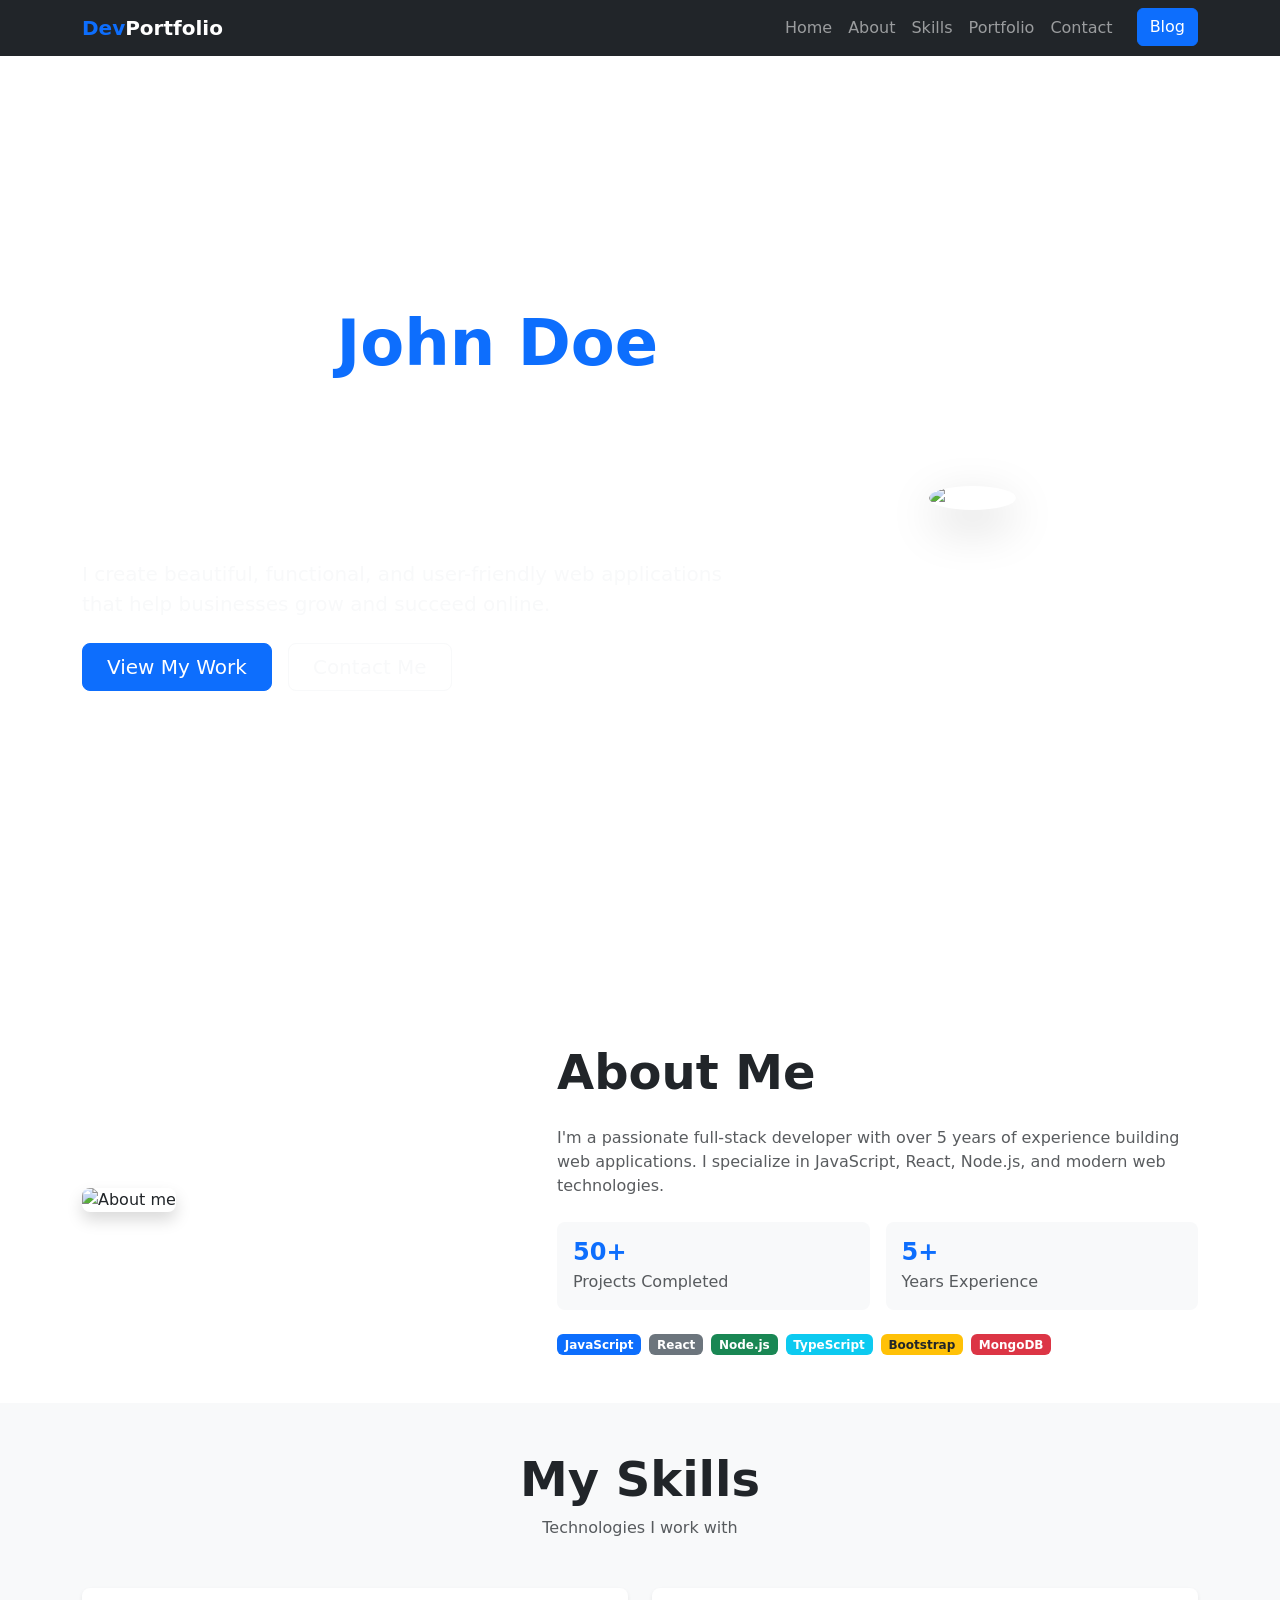
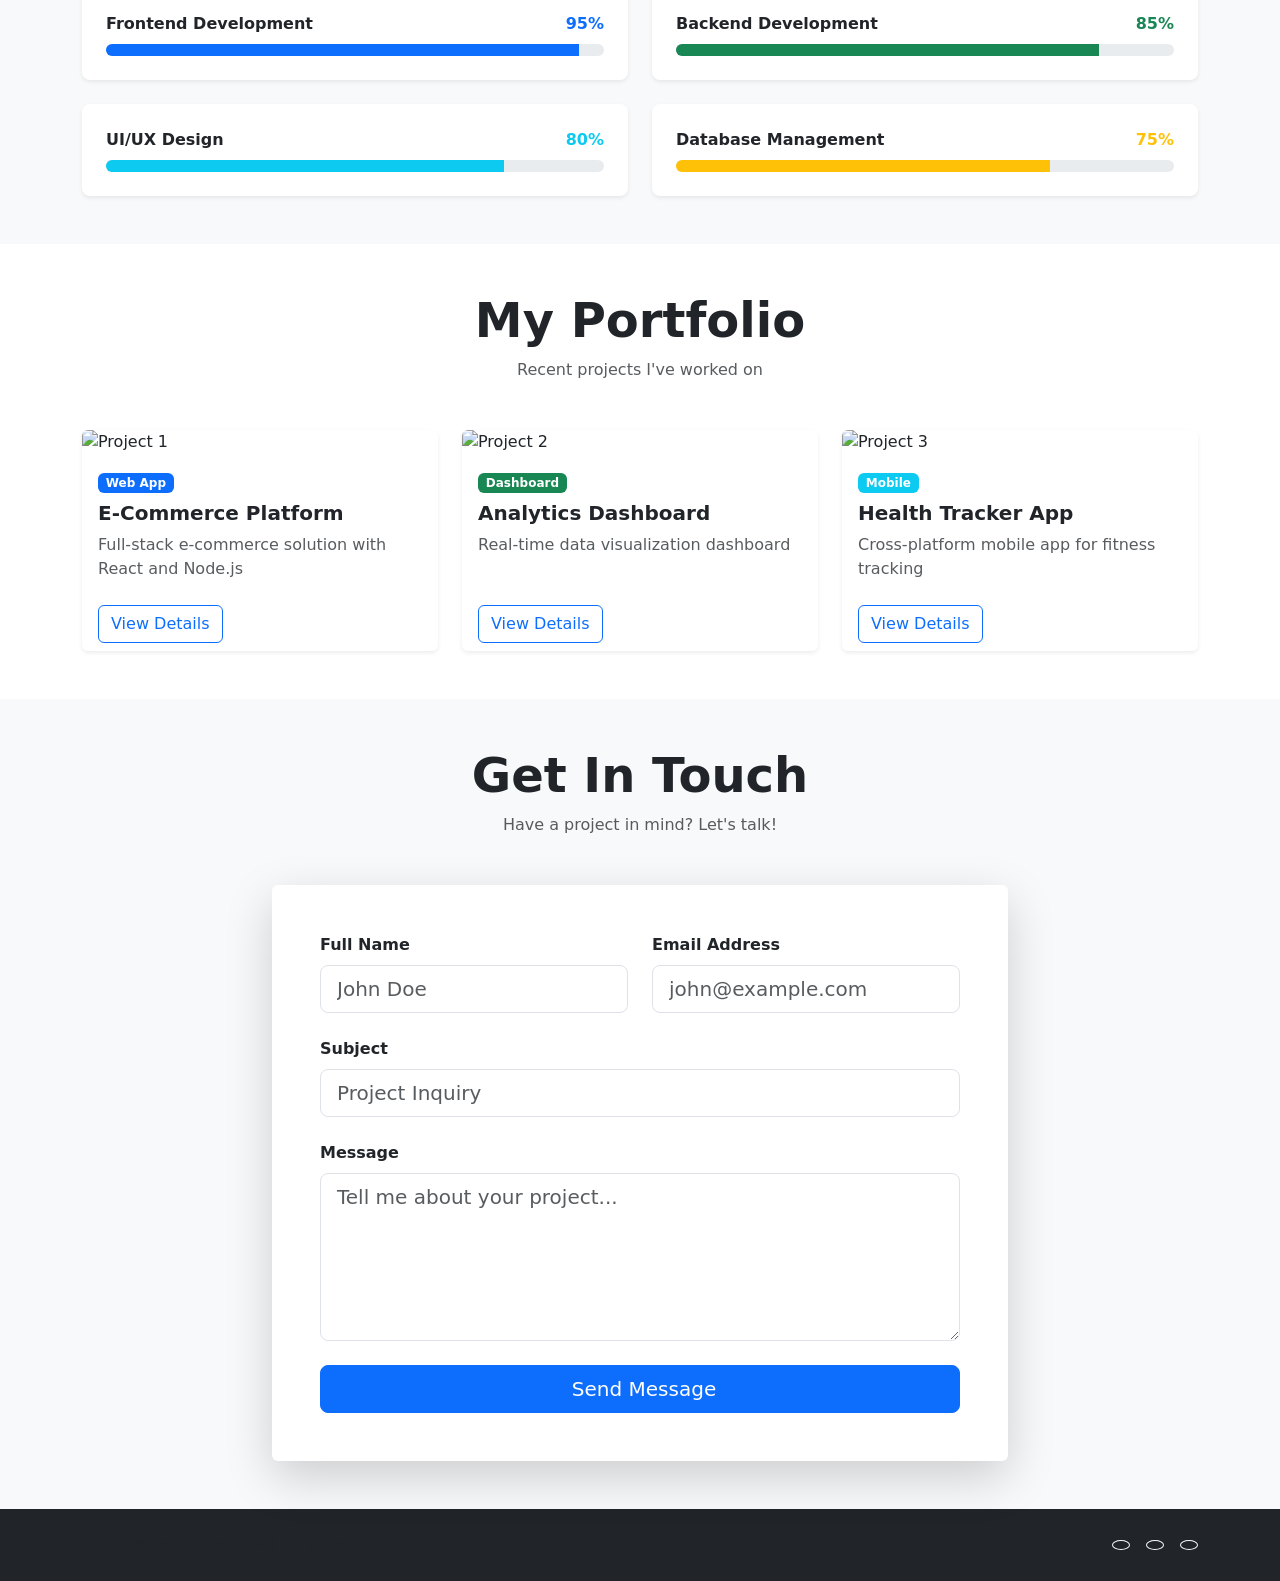
==== session_02_bootstrap5/projects/portfolio_bootstrap/index.html @ 80ddc078 ""[FEATURE] Complete hero section with CTA"" ====
<!DOCTYPE html>
<html lang="en">
<head>
    <meta charset="UTF-8">
    <meta name="viewport" content="width=device-width, initial-scale=1.0">
    <title>Portfolio - Bootstrap Conversion</title>
    <!-- Bootstrap CSS -->
    <link href="https://cdn.jsdelivr.net/npm/bootstrap@5.3.2/dist/css/bootstrap.min.css" rel="stylesheet">
    <!-- Custom Theme -->
    <link href="css/custom-theme.css" rel="stylesheet">
</head>
<body>
    <!-- Navigation -->
    <nav class="navbar navbar-expand-lg navbar-dark bg-dark fixed-top">
        <div class="container">
            <a class="navbar-brand fw-bold" href="#">
                <span class="text-primary">Dev</span>Portfolio
            </a>
            <button class="navbar-toggler" type="button" data-bs-toggle="collapse" data-bs-target="#navbarNav">
                <span class="navbar-toggler-icon"></span>
            </button>
            <div class="collapse navbar-collapse" id="navbarNav">
                <ul class="navbar-nav ms-auto">
                    <li class="nav-item">
                        <a class="nav-link" href="#home">Home</a>
                    </li>
                    <li class="nav-item">
                        <a class="nav-link" href="#about">About</a>
                    </li>
                    <li class="nav-item">
                        <a class="nav-link" href="#skills">Skills</a>
                    </li>
                    <li class="nav-item">
                        <a class="nav-link" href="#portfolio">Portfolio</a>
                    </li>
                    <li class="nav-item">
                        <a class="nav-link" href="#contact">Contact</a>
                    </li>
                    <li class="nav-item ms-lg-3">
                        <a class="btn btn-primary" href="blog.html">Blog</a>
                    </li>
                </ul>
            </div>
        </div>
    </nav>

    <!-- Hero Section -->
    <section id="home" class="hero-section bg-gradient text-white py-5">
        <div class="container">
            <div class="row align-items-center min-vh-100">
                <div class="col-lg-7">
                    <h1 class="display-3 fw-bold mb-4">
                        Hi, I'm <span class="text-primary">John Doe</span>
                        <br>Full Stack Developer
                    </h1>
                    <p class="lead text-light mb-4">
                        I create beautiful, functional, and user-friendly web applications
                        that help businesses grow and succeed online.
                    </p>
                    <div class="d-flex gap-3 flex-wrap">
                        <a href="#portfolio" class="btn btn-primary btn-lg px-4">
                            View My Work
                        </a>
                        <a href="#contact" class="btn btn-outline-light btn-lg px-4">
                            Contact Me
                        </a>
                    </div>
                </div>
                <div class="col-lg-5 text-center mt-5 mt-lg-0">
                    <div class="hero-image-wrapper">
                        <img src="https://picsum.photos/400/400?random=20"
                             alt="John Doe" class="rounded-circle img-fluid shadow-lg">
                    </div>
                </div>
            </div>
        </div>
    </section>

    <!-- About Section -->
    <section id="about" class="py-5">
        <div class="container">
            <div class="row align-items-center">
                <div class="col-lg-5 mb-4 mb-lg-0">
                    <img src="https://picsum.photos/500/400?random=21"
                         alt="About me" class="img-fluid rounded-3 shadow">
                </div>
                <div class="col-lg-7">
                    <h2 class="display-5 fw-bold mb-4">About Me</h2>
                    <p class="text-muted mb-4">
                        I'm a passionate full-stack developer with over 5 years of experience
                        building web applications. I specialize in JavaScript, React, Node.js,
                        and modern web technologies.
                    </p>
                    <div class="row g-3 mb-4">
                        <div class="col-6">
                            <div class="p-3 bg-light rounded-3">
                                <h4 class="fw-bold text-primary mb-1">50+</h4>
                                <p class="mb-0 text-muted">Projects Completed</p>
                            </div>
                        </div>
                        <div class="col-6">
                            <div class="p-3 bg-light rounded-3">
                                <h4 class="fw-bold text-primary mb-1">5+</h4>
                                <p class="mb-0 text-muted">Years Experience</p>
                            </div>
                        </div>
                    </div>
                    <div class="d-flex flex-wrap gap-2">
                        <span class="badge bg-primary">JavaScript</span>
                        <span class="badge bg-secondary">React</span>
                        <span class="badge bg-success">Node.js</span>
                        <span class="badge bg-info">TypeScript</span>
                        <span class="badge bg-warning text-dark">Bootstrap</span>
                        <span class="badge bg-danger">MongoDB</span>
                    </div>
                </div>
            </div>
        </div>
    </section>

    <!-- Skills Section -->
    <section id="skills" class="py-5 bg-light">
        <div class="container">
            <div class="text-center mb-5">
                <h2 class="display-5 fw-bold">My Skills</h2>
                <p class="text-muted">Technologies I work with</p>
            </div>
            <div class="row g-4">
                <div class="col-md-6">
                    <div class="skill-card p-4 bg-white rounded-3 shadow-sm">
                        <div class="d-flex justify-content-between mb-2">
                            <span class="fw-semibold">Frontend Development</span>
                            <span class="text-primary fw-bold">95%</span>
                        </div>
                        <div class="progress" style="height: 12px;">
                            <div class="progress-bar bg-primary" role="progressbar" style="width: 95%;"></div>
                        </div>
                    </div>
                </div>
                <div class="col-md-6">
                    <div class="skill-card p-4 bg-white rounded-3 shadow-sm">
                        <div class="d-flex justify-content-between mb-2">
                            <span class="fw-semibold">Backend Development</span>
                            <span class="text-success fw-bold">85%</span>
                        </div>
                        <div class="progress" style="height: 12px;">
                            <div class="progress-bar bg-success" role="progressbar" style="width: 85%;"></div>
                        </div>
                    </div>
                </div>
                <div class="col-md-6">
                    <div class="skill-card p-4 bg-white rounded-3 shadow-sm">
                        <div class="d-flex justify-content-between mb-2">
                            <span class="fw-semibold">UI/UX Design</span>
                            <span class="text-info fw-bold">80%</span>
                        </div>
                        <div class="progress" style="height: 12px;">
                            <div class="progress-bar bg-info" role="progressbar" style="width: 80%;"></div>
                        </div>
                    </div>
                </div>
                <div class="col-md-6">
                    <div class="skill-card p-4 bg-white rounded-3 shadow-sm">
                        <div class="d-flex justify-content-between mb-2">
                            <span class="fw-semibold">Database Management</span>
                            <span class="text-warning fw-bold">75%</span>
                        </div>
                        <div class="progress" style="height: 12px;">
                            <div class="progress-bar bg-warning" role="progressbar" style="width: 75%;"></div>
                        </div>
                    </div>
                </div>
            </div>
        </div>
    </section>

    <!-- Portfolio Section -->
    <section id="portfolio" class="py-5">
        <div class="container">
            <div class="text-center mb-5">
                <h2 class="display-5 fw-bold">My Portfolio</h2>
                <p class="text-muted">Recent projects I've worked on</p>
            </div>
            <div class="row g-4">
                <div class="col-lg-4 col-md-6">
                    <div class="portfolio-card card h-100 border-0 shadow-sm overflow-hidden">
                        <img src="https://picsum.photos/400/250?random=22"
                             class="card-img-top" alt="Project 1">
                        <div class="card-body">
                            <span class="badge bg-primary mb-2">Web App</span>
                            <h5 class="card-title fw-bold">E-Commerce Platform</h5>
                            <p class="card-text text-muted">Full-stack e-commerce solution with React and Node.js</p>
                        </div>
                        <div class="card-footer bg-transparent border-0">
                            <a href="#" class="btn btn-outline-primary">View Details</a>
                        </div>
                    </div>
                </div>
                <div class="col-lg-4 col-md-6">
                    <div class="portfolio-card card h-100 border-0 shadow-sm overflow-hidden">
                        <img src="https://picsum.photos/400/250?random=23"
                             class="card-img-top" alt="Project 2">
                        <div class="card-body">
                            <span class="badge bg-success mb-2">Dashboard</span>
                            <h5 class="card-title fw-bold">Analytics Dashboard</h5>
                            <p class="card-text text-muted">Real-time data visualization dashboard</p>
                        </div>
                        <div class="card-footer bg-transparent border-0">
                            <a href="#" class="btn btn-outline-primary">View Details</a>
                        </div>
                    </div>
                </div>
                <div class="col-lg-4 col-md-6">
                    <div class="portfolio-card card h-100 border-0 shadow-sm overflow-hidden">
                        <img src="https://picsum.photos/400/250?random=24"
                             class="card-img-top" alt="Project 3">
                        <div class="card-body">
                            <span class="badge bg-info mb-2">Mobile</span>
                            <h5 class="card-title fw-bold">Health Tracker App</h5>
                            <p class="card-text text-muted">Cross-platform mobile app for fitness tracking</p>
                        </div>
                        <div class="card-footer bg-transparent border-0">
                            <a href="#" class="btn btn-outline-primary">View Details</a>
                        </div>
                    </div>
                </div>
            </div>
        </div>
    </section>

    <!-- Contact Section -->
    <section id="contact" class="py-5 bg-light">
        <div class="container">
            <div class="row justify-content-center">
                <div class="col-lg-8">
                    <div class="text-center mb-5">
                        <h2 class="display-5 fw-bold">Get In Touch</h2>
                        <p class="text-muted">Have a project in mind? Let's talk!</p>
                    </div>
                    <div class="card border-0 shadow-lg">
                        <div class="card-body p-5">
                            <form id="contactForm">
                                <div class="row g-4">
                                    <div class="col-md-6">
                                        <div class="form-group">
                                            <label for="name" class="form-label fw-semibold">Full Name</label>
                                            <input type="text" class="form-control form-control-lg"
                                                   id="name" placeholder="John Doe" required>
                                        </div>
                                    </div>
                                    <div class="col-md-6">
                                        <div class="form-group">
                                            <label for="email" class="form-label fw-semibold">Email Address</label>
                                            <input type="email" class="form-control form-control-lg"
                                                   id="email" placeholder="john@example.com" required>
                                        </div>
                                    </div>
                                    <div class="col-12">
                                        <div class="form-group">
                                            <label for="subject" class="form-label fw-semibold">Subject</label>
                                            <input type="text" class="form-control form-control-lg"
                                                   id="subject" placeholder="Project Inquiry" required>
                                        </div>
                                    </div>
                                    <div class="col-12">
                                        <div class="form-group">
                                            <label for="message" class="form-label fw-semibold">Message</label>
                                            <textarea class="form-control form-control-lg" id="message"
                                                      rows="5" placeholder="Tell me about your project..."
                                                      required></textarea>
                                        </div>
                                    </div>
                                    <div class="col-12">
                                        <button type="submit" class="btn btn-primary btn-lg w-100">
                                            <i class="bi bi-send me-2"></i>Send Message
                                        </button>
                                    </div>
                                </div>
                            </form>
                        </div>
                    </div>
                </div>
            </div>
        </div>
    </section>

    <!-- Footer -->
    <footer class="bg-dark text-white py-4">
        <div class="container">
            <div class="row align-items-center">
                <div class="col-md-6 text-center text-md-start mb-3 mb-md-0">
                    <p class="mb-0 text-muted">&copy; 2024 DevPortfolio. All rights reserved.</p>
                </div>
                <div class="col-md-6 text-center text-md-end">
                    <div class="d-flex justify-content-center justify-content-md-end gap-3">
                        <a href="#" class="btn btn-outline-light btn-sm rounded-circle">
                            <i class="bi bi-github"></i>
                        </a>
                        <a href="#" class="btn btn-outline-light btn-sm rounded-circle">
                            <i class="bi bi-linkedin"></i>
                        </a>
                        <a href="#" class="btn btn-outline-light btn-sm rounded-circle">
                            <i class="bi bi-twitter"></i>
                        </a>
                    </div>
                </div>
            </div>
        </div>
    </footer>

    <!-- Bootstrap JS -->
    <script src="https://cdn.jsdelivr.net/npm/bootstrap@5.3.2/dist/js/bootstrap.bundle.min.js"></script>
    <!-- Custom JS -->
    <script src="js/main.js"></script>
</body>
</html>
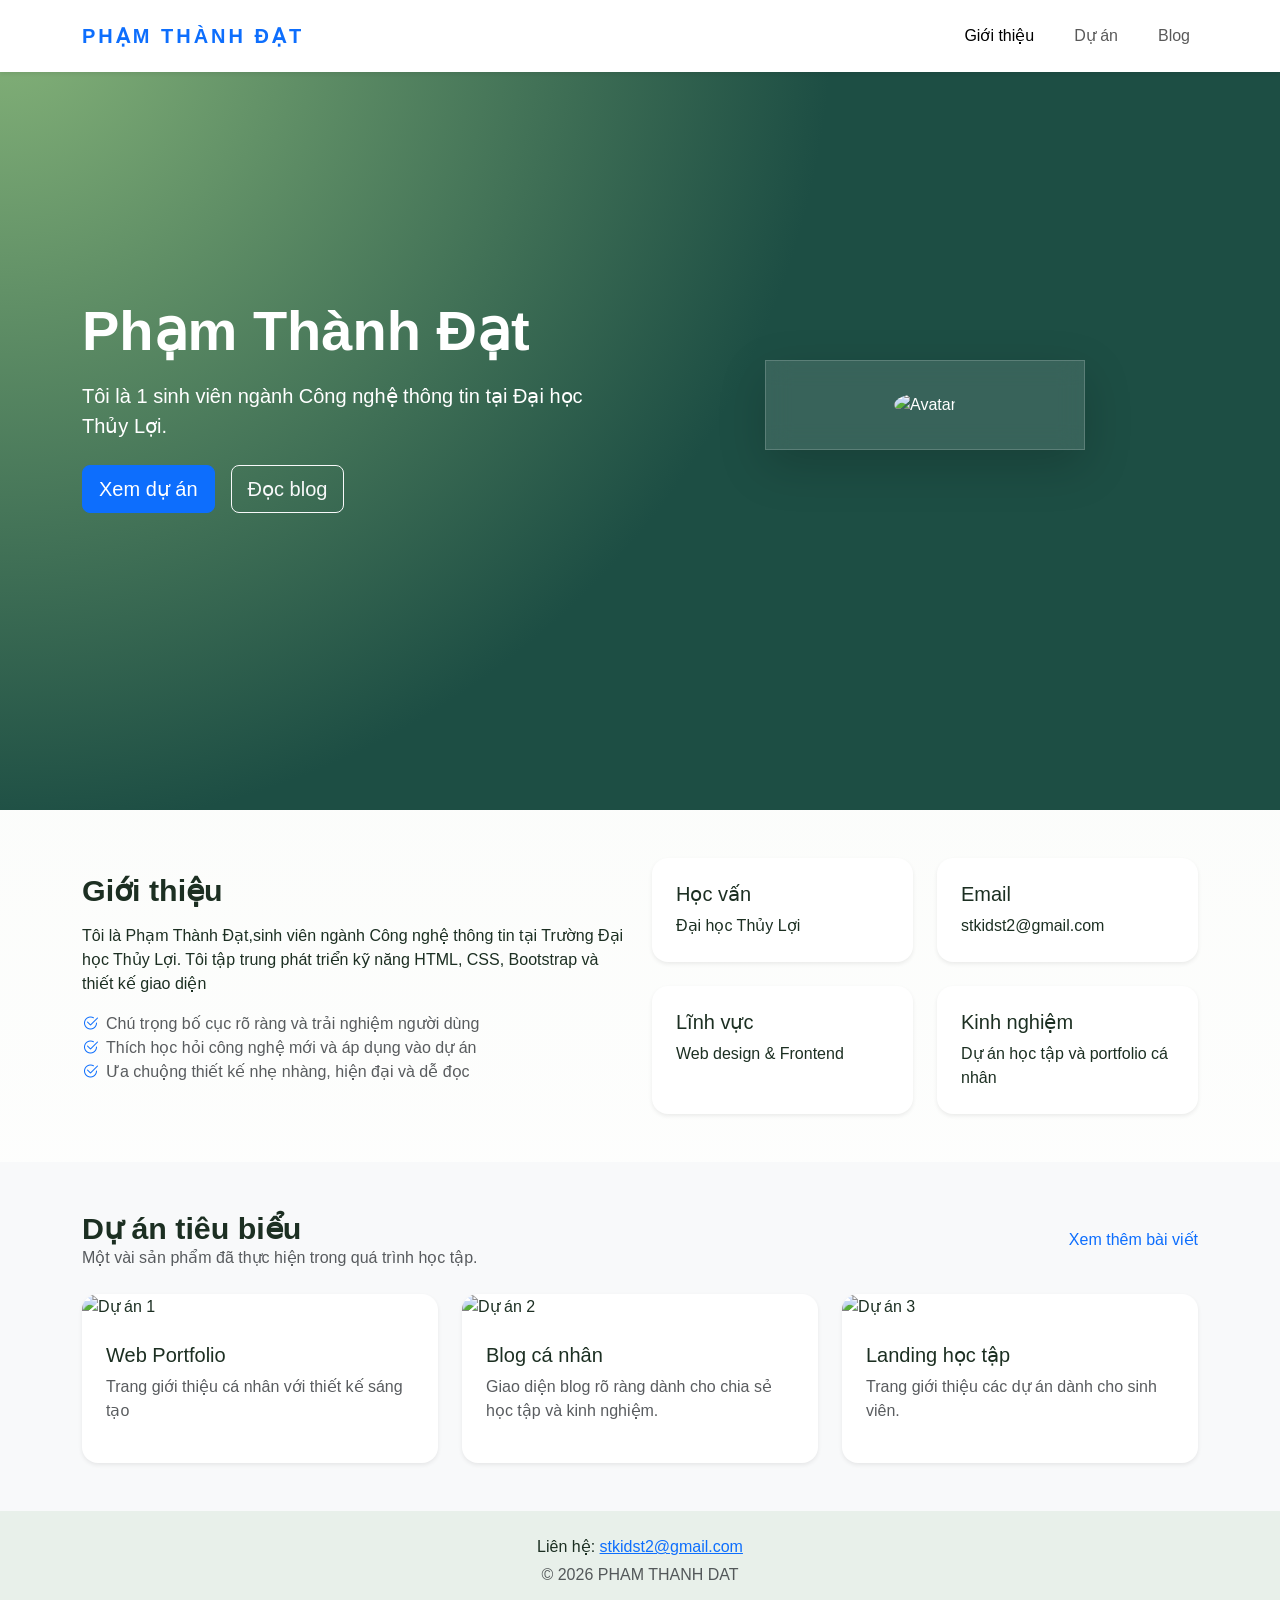
==== commit 5d108905: "[UPDATE] Improve Code" ====
--- a/session_02_bootstrap5/projects/portfolio_bootstrap/index.html
+++ b/session_02_bootstrap5/projects/portfolio_bootstrap/index.html
@@ -1,172 +1,102 @@
-<!DOCTYPE html>
-<html lang="en">
+﻿<!DOCTYPE html>
+<html lang="vi">
+
 <head>
     <meta charset="UTF-8">
     <meta name="viewport" content="width=device-width, initial-scale=1.0">
-    <title>Portfolio - Bootstrap Conversion</title>
-    <!-- Bootstrap CSS -->
-    <link href="https://cdn.jsdelivr.net/npm/bootstrap@5.3.2/dist/css/bootstrap.min.css" rel="stylesheet">
-    <!-- Custom Theme -->
-    <link href="css/custom-theme.css" rel="stylesheet">
+    <title>Portfolio - Phạm Thành Đạt</title>
+    <link href="https://cdn.jsdelivr.net/npm/bootstrap@5.3.3/dist/css/bootstrap.min.css" rel="stylesheet">
+    <link rel="stylesheet" href="https://cdn.jsdelivr.net/npm/bootstrap-icons@1.11.3/font/bootstrap-icons.min.css">
+    <link rel="stylesheet" href="./css/custom-theme.css">
 </head>
-<body>
-    <!-- Navigation -->
-    <nav class="navbar navbar-expand-lg navbar-dark bg-dark fixed-top">
+
+<body class="portfolio-page">
+    <nav class="navbar navbar-expand-lg navbar-light shadow-sm py-3 bg-white fixed-top">
         <div class="container">
-            <a class="navbar-brand fw-bold" href="#">
-                <span class="text-primary">Dev</span>Portfolio
+            <a class="navbar-brand fw-bold text-primary" href="#">
+                PHẠM THÀNH ĐẠT
             </a>
             <button class="navbar-toggler" type="button" data-bs-toggle="collapse" data-bs-target="#navbarNav">
                 <span class="navbar-toggler-icon"></span>
             </button>
             <div class="collapse navbar-collapse" id="navbarNav">
-                <ul class="navbar-nav ms-auto">
+                <ul class="navbar-nav ms-auto align-items-lg-center gap-lg-4">
                     <li class="nav-item">
-                        <a class="nav-link" href="#home">Home</a>
+                        <a class="nav-link active" href="#gioi-thieu">Giới thiệu</a>
                     </li>
                     <li class="nav-item">
-                        <a class="nav-link" href="#about">About</a>
+                        <a class="nav-link" href="#du-an">Dự án</a>
                     </li>
                     <li class="nav-item">
-                        <a class="nav-link" href="#skills">Skills</a>
-                    </li>
-                    <li class="nav-item">
-                        <a class="nav-link" href="#portfolio">Portfolio</a>
-                    </li>
-                    <li class="nav-item">
-                        <a class="nav-link" href="#contact">Contact</a>
-                    </li>
-                    <li class="nav-item ms-lg-3">
-                        <a class="btn btn-primary" href="blog.html">Blog</a>
+                        <a class="nav-link" href="./blog.html">Blog</a>
                     </li>
                 </ul>
             </div>
         </div>
     </nav>
 
-    <!-- Hero Section -->
-    <section id="home" class="hero-section bg-gradient text-white py-5">
-        <div class="container">
-            <div class="row align-items-center min-vh-100">
-                <div class="col-lg-7">
-                    <h1 class="display-3 fw-bold mb-4">
-                        Hi, I'm <span class="text-primary">John Doe</span>
-                        <br>Full Stack Developer
-                    </h1>
-                    <p class="lead text-light mb-4">
-                        I create beautiful, functional, and user-friendly web applications
-                        that help businesses grow and succeed online.
-                    </p>
-                    <div class="d-flex gap-3 flex-wrap">
-                        <a href="#portfolio" class="btn btn-primary btn-lg px-4">
-                            View My Work
-                        </a>
-                        <a href="#contact" class="btn btn-outline-light btn-lg px-4">
-                            Contact Me
-                        </a>
+    <header class="hero-section text-white text-center d-flex align-items-center justify-content-center">
+        <div class="container py-5">
+            <div class="row align-items-center">
+                <div class="col-lg-6 text-lg-start">
+                    <h1 class="display-4 fw-bold mb-3">Phạm Thành Đạt</h1>
+                    <p class="lead mb-4">Tôi là 1 sinh viên ngành Công nghệ thông tin tại Đại học Thủy Lợi.</p>
+                    <div class="d-flex flex-column flex-sm-row gap-3 justify-content-center justify-content-lg-start">
+                        <a href="#du-an" class="btn btn-primary btn-lg">Xem dự án</a>
+                        <a href="./blog.html" class="btn btn-outline-light btn-lg">Đọc blog</a>
                     </div>
                 </div>
-                <div class="col-lg-5 text-center mt-5 mt-lg-0">
-                    <div class="hero-image-wrapper">
-                        <img src="https://picsum.photos/400/400?random=20"
-                             alt="John Doe" class="rounded-circle img-fluid shadow-lg">
+                <div class="col-lg-6 mt-5 mt-lg-0 text-center">
+                    <div class="profile-card mx-auto shadow-lg">
+                        <img src="https://img.magnific.com/vector-premium/hombre-camisa-que-dice-es-hombre_169196-12880.jpg"
+                            alt="Avatar" class="rounded-circle">
                     </div>
                 </div>
             </div>
         </div>
-    </section>
+    </header>
 
-    <!-- About Section -->
-    <section id="about" class="py-5">
+    <section id=" gioi-thieu" class="py-5">
         <div class="container">
-            <div class="row align-items-center">
-                <div class="col-lg-5 mb-4 mb-lg-0">
-                    <img src="https://picsum.photos/500/400?random=21"
-                         alt="About me" class="img-fluid rounded-3 shadow">
+            <div class="row align-items-center gy-4">
+                <div class="col-lg-6">
+                    <h2 class="section-title">Giới thiệu</h2>
+                    <p>Tôi là Phạm Thành Đạt,sinh viên ngành Công nghệ thông tin tại Trường Đại học Thủy
+                        Lợi. Tôi tập trung phát triển kỹ năng HTML, CSS, Bootstrap và thiết kế giao diện</p>
+                    <ul class="list-unstyled text-muted">
+                        <li><i class="bi bi-check2-circle text-primary me-2"></i>Chú trọng bố cục rõ ràng và trải nghiệm
+                            người dùng</li>
+                        <li><i class="bi bi-check2-circle text-primary me-2"></i>Thích học hỏi công nghệ mới và áp dụng
+                            vào dự án</li>
+                        <li><i class="bi bi-check2-circle text-primary me-2"></i>Ưa chuộng thiết kế nhẹ nhàng, hiện đại
+                            và dễ đọc</li>
+                    </ul>
                 </div>
-                <div class="col-lg-7">
-                    <h2 class="display-5 fw-bold mb-4">About Me</h2>
-                    <p class="text-muted mb-4">
-                        I'm a passionate full-stack developer with over 5 years of experience
-                        building web applications. I specialize in JavaScript, React, Node.js,
-                        and modern web technologies.
-                    </p>
-                    <div class="row g-3 mb-4">
-                        <div class="col-6">
-                            <div class="p-3 bg-light rounded-3">
-                                <h4 class="fw-bold text-primary mb-1">50+</h4>
-                                <p class="mb-0 text-muted">Projects Completed</p>
+                <div class="col-lg-6">
+                    <div class="row g-4">
+                        <div class="col-sm-6">
+                            <div class="info-card p-4 rounded-4 shadow-sm h-100">
+                                <h5>Học vấn</h5>
+                                <p class="mb-0">Đại học Thủy Lợi</p>
                             </div>
                         </div>
-                        <div class="col-6">
-                            <div class="p-3 bg-light rounded-3">
-                                <h4 class="fw-bold text-primary mb-1">5+</h4>
-                                <p class="mb-0 text-muted">Years Experience</p>
+                        <div class="col-sm-6">
+                            <div class="info-card p-4 rounded-4 shadow-sm h-100">
+                                <h5>Email</h5>
+                                <p class="mb-0">stkidst2@gmail.com</p>
                             </div>
                         </div>
-                    </div>
-                    <div class="d-flex flex-wrap gap-2">
-                        <span class="badge bg-primary">JavaScript</span>
-                        <span class="badge bg-secondary">React</span>
-                        <span class="badge bg-success">Node.js</span>
-                        <span class="badge bg-info">TypeScript</span>
-                        <span class="badge bg-warning text-dark">Bootstrap</span>
-                        <span class="badge bg-danger">MongoDB</span>
-                    </div>
-                </div>
-            </div>
-        </div>
-    </section>
-
-    <!-- Skills Section -->
-    <section id="skills" class="py-5 bg-light">
-        <div class="container">
-            <div class="text-center mb-5">
-                <h2 class="display-5 fw-bold">My Skills</h2>
-                <p class="text-muted">Technologies I work with</p>
-            </div>
-            <div class="row g-4">
-                <div class="col-md-6">
-                    <div class="skill-card p-4 bg-white rounded-3 shadow-sm">
-                        <div class="d-flex justify-content-between mb-2">
-                            <span class="fw-semibold">Frontend Development</span>
-                            <span class="text-primary fw-bold">95%</span>
+                        <div class="col-sm-6">
+                            <div class="info-card p-4 rounded-4 shadow-sm h-100">
+                                <h5>Lĩnh vực</h5>
+                                <p class="mb-0">Web design & Frontend</p>
+                            </div>
                         </div>
-                        <div class="progress" style="height: 12px;">
-                            <div class="progress-bar bg-primary" role="progressbar" style="width: 95%;"></div>
-                        </div>
-                    </div>
-                </div>
-                <div class="col-md-6">
-                    <div class="skill-card p-4 bg-white rounded-3 shadow-sm">
-                        <div class="d-flex justify-content-between mb-2">
-                            <span class="fw-semibold">Backend Development</span>
-                            <span class="text-success fw-bold">85%</span>
-                        </div>
-                        <div class="progress" style="height: 12px;">
-                            <div class="progress-bar bg-success" role="progressbar" style="width: 85%;"></div>
-                        </div>
-                    </div>
-                </div>
-                <div class="col-md-6">
-                    <div class="skill-card p-4 bg-white rounded-3 shadow-sm">
-                        <div class="d-flex justify-content-between mb-2">
-                            <span class="fw-semibold">UI/UX Design</span>
-                            <span class="text-info fw-bold">80%</span>
-                        </div>
-                        <div class="progress" style="height: 12px;">
-                            <div class="progress-bar bg-info" role="progressbar" style="width: 80%;"></div>
-                        </div>
-                    </div>
-                </div>
-                <div class="col-md-6">
-                    <div class="skill-card p-4 bg-white rounded-3 shadow-sm">
-                        <div class="d-flex justify-content-between mb-2">
-                            <span class="fw-semibold">Database Management</span>
-                            <span class="text-warning fw-bold">75%</span>
-                        </div>
-                        <div class="progress" style="height: 12px;">
-                            <div class="progress-bar bg-warning" role="progressbar" style="width: 75%;"></div>
+                        <div class="col-sm-6">
+                            <div class="info-card p-4 rounded-4 shadow-sm h-100">
+                                <h5>Kinh nghiệm</h5>
+                                <p class="mb-0">Dự án học tập và portfolio cá nhân</p>
+                            </div>
                         </div>
                     </div>
                 </div>
@@ -174,53 +104,44 @@
         </div>
     </section>
 
-    <!-- Portfolio Section -->
-    <section id="portfolio" class="py-5">
+    <section id="du-an" class="py-5 bg-light">
         <div class="container">
-            <div class="text-center mb-5">
-                <h2 class="display-5 fw-bold">My Portfolio</h2>
-                <p class="text-muted">Recent projects I've worked on</p>
+            <div class="d-flex justify-content-between align-items-center mb-4">
+                <div>
+                    <h2 class="section-title mb-0">Dự án tiêu biểu</h2>
+                    <p class="text-muted mb-0">Một vài sản phẩm đã thực hiện trong quá trình học
+                        tập.</p>
+                </div>
+                <a href="./blog.html" class="text-decoration-none">Xem thêm bài viết</a>
             </div>
             <div class="row g-4">
-                <div class="col-lg-4 col-md-6">
-                    <div class="portfolio-card card h-100 border-0 shadow-sm overflow-hidden">
-                        <img src="https://picsum.photos/400/250?random=22"
-                             class="card-img-top" alt="Project 1">
-                        <div class="card-body">
-                            <span class="badge bg-primary mb-2">Web App</span>
-                            <h5 class="card-title fw-bold">E-Commerce Platform</h5>
-                            <p class="card-text text-muted">Full-stack e-commerce solution with React and Node.js</p>
-                        </div>
-                        <div class="card-footer bg-transparent border-0">
-                            <a href="#" class="btn btn-outline-primary">View Details</a>
+                <div class="col-md-4">
+                    <div class="project-card rounded-4 shadow-sm overflow-hidden h-100">
+                        <img src="https://mir-s3-cdn-cf.behance.net/project_modules/1400/0e61ae215930611.6777266464d8e.png"
+                            class="img-fluid" alt="Dự án 1">
+                        <div class="p-4">
+                            <h5>Web Portfolio</h5>
+                            <p class="text-muted">Trang giới thiệu cá nhân với thiết kế sáng tạo </p>
                         </div>
                     </div>
                 </div>
-                <div class="col-lg-4 col-md-6">
-                    <div class="portfolio-card card h-100 border-0 shadow-sm overflow-hidden">
-                        <img src="https://picsum.photos/400/250?random=23"
-                             class="card-img-top" alt="Project 2">
-                        <div class="card-body">
-                            <span class="badge bg-success mb-2">Dashboard</span>
-                            <h5 class="card-title fw-bold">Analytics Dashboard</h5>
-                            <p class="card-text text-muted">Real-time data visualization dashboard</p>
-                        </div>
-                        <div class="card-footer bg-transparent border-0">
-                            <a href="#" class="btn btn-outline-primary">View Details</a>
+                <div class="col-md-4">
+                    <div class="project-card rounded-4 shadow-sm overflow-hidden h-100">
+                        <img src="https://images.unsplash.com/photo-1515879218367-8466d910aaa4?auto=format&fit=crop&w=800&q=80"
+                            class="img-fluid" alt="Dự án 2">
+                        <div class="p-4">
+                            <h5>Blog cá nhân</h5>
+                            <p class="text-muted">Giao diện blog rõ ràng dành cho chia sẻ học tập và kinh nghiệm.</p>
                         </div>
                     </div>
                 </div>
-                <div class="col-lg-4 col-md-6">
-                    <div class="portfolio-card card h-100 border-0 shadow-sm overflow-hidden">
-                        <img src="https://picsum.photos/400/250?random=24"
-                             class="card-img-top" alt="Project 3">
-                        <div class="card-body">
-                            <span class="badge bg-info mb-2">Mobile</span>
-                            <h5 class="card-title fw-bold">Health Tracker App</h5>
-                            <p class="card-text text-muted">Cross-platform mobile app for fitness tracking</p>
-                        </div>
-                        <div class="card-footer bg-transparent border-0">
-                            <a href="#" class="btn btn-outline-primary">View Details</a>
+                <div class="col-md-4">
+                    <div class="project-card rounded-4 shadow-sm overflow-hidden h-100">
+                        <img src="https://images.unsplash.com/photo-1518770660439-4636190af475?auto=format&fit=crop&w=800&q=80"
+                            class="img-fluid" alt="Dự án 3">
+                        <div class="p-4">
+                            <h5>Landing học tập</h5>
+                            <p class="text-muted">Trang giới thiệu các dự án dành cho sinh viên.</p>
                         </div>
                     </div>
                 </div>
@@ -228,89 +149,14 @@
         </div>
     </section>
 
-    <!-- Contact Section -->
-    <section id="contact" class="py-5 bg-light">
+    <footer class="footer-section py-4 text-center">
         <div class="container">
-            <div class="row justify-content-center">
-                <div class="col-lg-8">
-                    <div class="text-center mb-5">
-                        <h2 class="display-5 fw-bold">Get In Touch</h2>
-                        <p class="text-muted">Have a project in mind? Let's talk!</p>
-                    </div>
-                    <div class="card border-0 shadow-lg">
-                        <div class="card-body p-5">
-                            <form id="contactForm">
-                                <div class="row g-4">
-                                    <div class="col-md-6">
-                                        <div class="form-group">
-                                            <label for="name" class="form-label fw-semibold">Full Name</label>
-                                            <input type="text" class="form-control form-control-lg"
-                                                   id="name" placeholder="John Doe" required>
-                                        </div>
-                                    </div>
-                                    <div class="col-md-6">
-                                        <div class="form-group">
-                                            <label for="email" class="form-label fw-semibold">Email Address</label>
-                                            <input type="email" class="form-control form-control-lg"
-                                                   id="email" placeholder="john@example.com" required>
-                                        </div>
-                                    </div>
-                                    <div class="col-12">
-                                        <div class="form-group">
-                                            <label for="subject" class="form-label fw-semibold">Subject</label>
-                                            <input type="text" class="form-control form-control-lg"
-                                                   id="subject" placeholder="Project Inquiry" required>
-                                        </div>
-                                    </div>
-                                    <div class="col-12">
-                                        <div class="form-group">
-                                            <label for="message" class="form-label fw-semibold">Message</label>
-                                            <textarea class="form-control form-control-lg" id="message"
-                                                      rows="5" placeholder="Tell me about your project..."
-                                                      required></textarea>
-                                        </div>
-                                    </div>
-                                    <div class="col-12">
-                                        <button type="submit" class="btn btn-primary btn-lg w-100">
-                                            <i class="bi bi-send me-2"></i>Send Message
-                                        </button>
-                                    </div>
-                                </div>
-                            </form>
-                        </div>
-                    </div>
-                </div>
-            </div>
-        </div>
-    </section>
-
-    <!-- Footer -->
-    <footer class="bg-dark text-white py-4">
-        <div class="container">
-            <div class="row align-items-center">
-                <div class="col-md-6 text-center text-md-start mb-3 mb-md-0">
-                    <p class="mb-0 text-muted">&copy; 2024 DevPortfolio. All rights reserved.</p>
-                </div>
-                <div class="col-md-6 text-center text-md-end">
-                    <div class="d-flex justify-content-center justify-content-md-end gap-3">
-                        <a href="#" class="btn btn-outline-light btn-sm rounded-circle">
-                            <i class="bi bi-github"></i>
-                        </a>
-                        <a href="#" class="btn btn-outline-light btn-sm rounded-circle">
-                            <i class="bi bi-linkedin"></i>
-                        </a>
-                        <a href="#" class="btn btn-outline-light btn-sm rounded-circle">
-                            <i class="bi bi-twitter"></i>
-                        </a>
-                    </div>
-                </div>
-            </div>
+            <p class="mb-1">Liên hệ: <a href="mailto:stkidst2@gmail.com">stkidst2@gmail.com</a></p>
+            <p class="text-muted mb-0">© 2026 PHAM THANH DAT</p>
         </div>
     </footer>
 
-    <!-- Bootstrap JS -->
-    <script src="https://cdn.jsdelivr.net/npm/bootstrap@5.3.2/dist/js/bootstrap.bundle.min.js"></script>
-    <!-- Custom JS -->
-    <script src="js/main.js"></script>
+    <script src="https://cdn.jsdelivr.net/npm/bootstrap@5.3.3/dist/js/bootstrap.bundle.min.js"></script>
 </body>
+
 </html>
--- a/session_02_bootstrap5/projects/portfolio_bootstrap/css/custom-theme.css
+++ b/session_02_bootstrap5/projects/portfolio_bootstrap/css/custom-theme.css
@@ -0,0 +1,95 @@
+.portfolio-page {
+    font-family: 'Inter', sans-serif;
+    background: linear-gradient(180deg, #f8faf7 0%, #fff 100%);
+    color: #1c2f22;
+}
+
+.navbar-brand {
+    letter-spacing: 0.15em;
+}
+
+.hero-section {
+    min-height: 90vh;
+    background: radial-gradient(circle at top left, #87b57a 0%, #1d4e44 55%);
+    color: #ffffff;
+}
+
+.profile-card {
+    max-width: 320px;
+    background: rgba(255, 255, 255, 0.12);
+    backdrop-filter: blur(12px);
+    border: 1px solid rgba(255, 255, 255, 0.18);
+    padding: 2rem;
+}
+
+.profile-card img {
+    width: 120px;
+    height: 120px;
+    object-fit: cover;
+}
+
+.section-title {
+    font-size: clamp(1.9rem, 2.3vw, 2.6rem);
+    font-weight: 700;
+    margin-bottom: 1rem;
+}
+
+.info-card,
+.project-card,
+.blog-card,
+.comment-card {
+    transition: transform 0.25s ease, box-shadow 0.25s ease;
+}
+
+.info-card:hover,
+.project-card:hover,
+.blog-card:hover,
+.comment-card:hover {
+    transform: translateY(-6px);
+    box-shadow: 0 18px 40px rgba(31, 51, 38, 0.08);
+}
+
+.info-card {
+    background: #ffffff;
+}
+
+.project-card {
+    background: #ffffff;
+}
+
+.blog-card {
+    overflow: hidden;
+}
+
+.blog-card .badge {
+    font-size: 0.85rem;
+}
+
+.comment-card {
+    background: #f4f8f7;
+}
+
+.comment-card .avatar {
+    width: 48px;
+    height: 48px;
+    font-weight: 700;
+}
+
+.blog-page {
+    font-family: 'Inter', sans-serif;
+}
+
+.blog-hero {
+    min-height: 48vh;
+    background: linear-gradient(135deg, #155d6b 0%, #0e2f35 100%);
+}
+
+.footer-section {
+    background: #e8f0ea;
+}
+
+@media (max-width: 767px) {
+    .hero-section {
+        padding-top: 6rem;
+    }
+}
